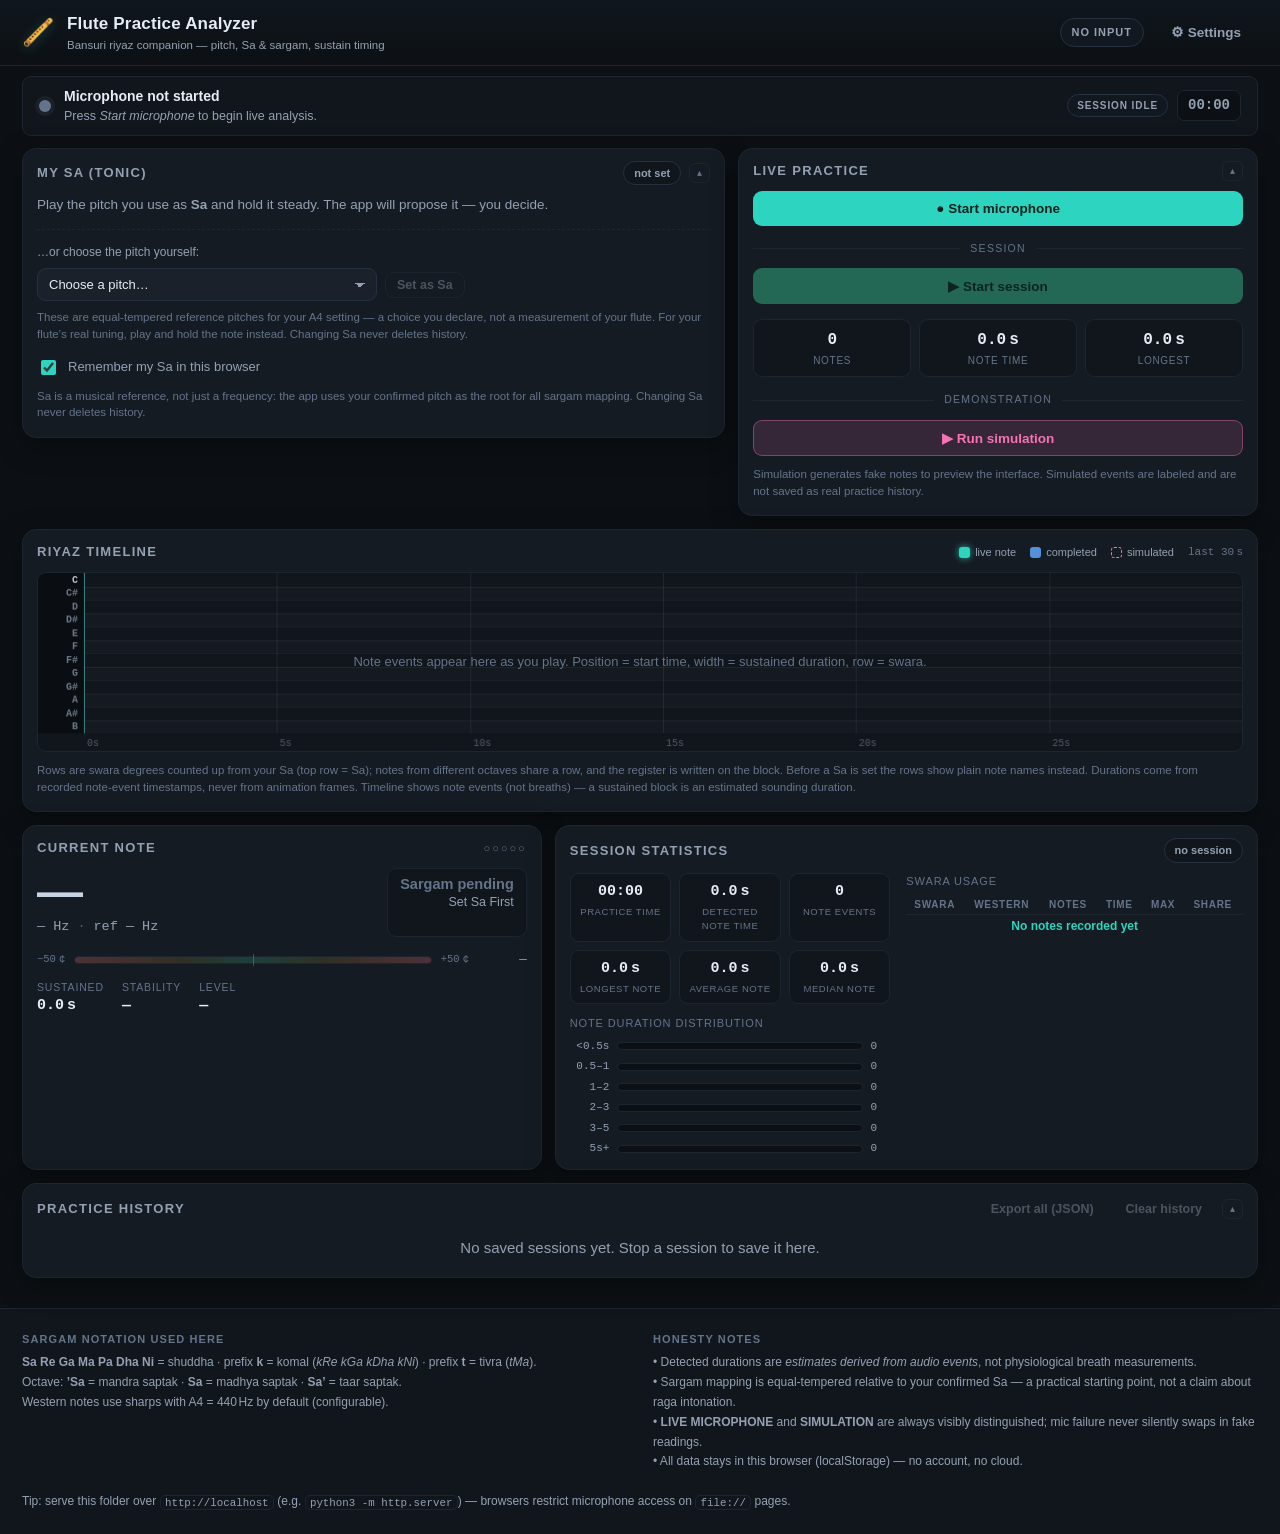
==== index.html @ 5cd75c0b "Flute Practice Analyzer: pitch, Sa, sargam and sustain monitor Static browser app (no build step, no" ====
<!DOCTYPE html>
<html lang="en" data-app="flute-practice-analyzer">
<head>
<meta charset="utf-8" />
<meta name="viewport" content="width=device-width, initial-scale=1" />
<title>Flute Practice Analyzer — Bansuri Riyaz Companion</title>
<meta name="description" content="Real-time microphone-based pitch, Sa discovery, Sargam mapping and sustain-duration analysis for Indian bamboo flute (Bansuri) free practice." />
<meta name="color-scheme" content="dark" />
<link rel="icon" href="data:image/svg+xml,%3Csvg xmlns='http://www.w3.org/2000/svg' viewBox='0 0 100 100'%3E%3Ctext y='.9em' font-size='90'%3E%F0%9F%AB%88%3C/text%3E%3C/svg%3E" />
<link rel="stylesheet" href="css/styles.css?v=22" />
</head>
<body>

<!-- ══════════════════════════ HEADER ══════════════════════════ -->
<header class="app-header">
  <div class="brand">
    <div class="logo" aria-hidden="true">🪈</div>
    <div class="brand-text">
      <h1>Flute Practice Analyzer</h1>
      <p class="tagline">Bansuri riyaz companion &mdash; pitch, Sa &amp; sargam, sustain timing</p>
    </div>
  </div>
  <div class="header-actions">
    <span id="modeBadge" class="badge badge-none" title="Source of the values shown in the app">NO INPUT</span>
    <button id="settingsBtn" class="btn btn-ghost" type="button" title="Detector &amp; display settings">&#9881; Settings</button>
  </div>
</header>

<!-- ══════════════════════ BANNERS / ERRORS ══════════════════════ -->
<div id="banners" class="banners" role="status" aria-live="polite"></div>

<!-- ══════════════════════ STATUS BAR ══════════════════════ -->
<section class="status-bar" aria-live="polite">
  <span id="statusDot" class="status-dot state-idle" aria-hidden="true"></span>
  <div class="status-main">
    <strong id="statusText">Microphone not started</strong>
    <span id="statusDetail">Press <em>Start microphone</em> to begin live analysis.</span>
  </div>
  <div class="status-side">
    <span id="sessionBadge" class="badge badge-none badge-sm">SESSION IDLE</span>
    <span id="clockBadge" class="clock-badge" title="Session elapsed time (paused time excluded)">00:00</span>
  </div>
</section>

<main class="layout">

  <!-- ════════ ROW 1 · one-time setup — My Sa + Live practice ════════ -->
  <div class="dash-row dash-setup">

    <!-- ───────────── Sa discovery card ───────────── -->
    <section class="card sa-card" id="saCard" aria-label="Sa discovery">
      <div class="card-head">
        <h2>My Sa (tonic)</h2>
        <div class="card-head-actions">
          <span id="saStateChip" class="chip chip-idle">not set</span>
          <button class="card-toggle" data-collapse="1" type="button" aria-expanded="true" aria-controls="saCardBody" title="Collapse My Sa">&#9652;</button>
        </div>
      </div>

      <div class="card-body" id="saCardBody">
      <!-- Unconfirmed: candidate + recent list -->
      <div id="saFinding" class="sa-finding">
        <p id="saFindingText" class="muted">Play the pitch you use as <strong>Sa</strong> and hold it steady. The app will propose it — you decide.</p>

        <div id="saCandidateBox" class="sa-candidate" hidden>
          <div class="sa-cand-label">Proposed Sa candidate</div>
          <div class="sa-cand-row">
            <span id="saCandNote" class="sa-cand-note">—</span>
            <span id="saCandFreq" class="sa-cand-freq">— Hz</span>
            <span id="saCandMeta" class="sa-cand-meta"></span>
          </div>
          <div class="sa-cand-actions">
            <button id="confirmSaBtn" class="btn btn-primary" type="button">Set this pitch as my Sa</button>
            <button id="dismissCandBtn" class="btn btn-ghost btn-sm" type="button">Keep listening</button>
          </div>
        </div>

        <div id="saRecentWrap" class="sa-recent-wrap" hidden>
          <div class="sa-recent-label">…or pick a recent stable detection:</div>
          <div id="saRecentList" class="sa-recent-list"></div>
        </div>

        <div id="saManualWrap" class="sa-manual-wrap">
          <label class="sa-manual-label" for="saManualSelect">…or choose the pitch yourself:</label>
          <div class="sa-manual-row">
            <select id="saManualSelect" class="select sa-manual-select"></select>
            <button id="setManualSaBtn" class="btn btn-outline btn-sm" type="button" disabled>Set as Sa</button>
          </div>
          <p class="fineprint">These are equal-tempered reference pitches for your A4 setting — a choice you declare, not a measurement of your flute. For your flute's real tuning, play and hold the note instead. Changing Sa never deletes history.</p>
        </div>
      </div>

      <!-- Confirmed -->
      <div id="saConfirmed" class="sa-confirmed" hidden>
        <div class="sa-conf-main">
          <span id="saConfirmedNote" class="sa-conf-note">—</span>
          <span id="saConfirmedFreq" class="sa-conf-freq">— Hz</span>
        </div>
        <div id="saConfirmedMeta" class="sa-conf-meta muted"></div>
        <div class="sa-conf-actions">
          <button id="changeSaBtn" class="btn btn-ghost btn-sm" type="button">Change Sa</button>
          <button id="clearSaBtn" class="btn btn-ghost btn-sm btn-danger-ghost" type="button">Clear</button>
        </div>
      </div>

      <label class="check-row" title="Restore your Sa automatically next time (stored locally in this browser)">
        <input type="checkbox" id="rememberSaChk" checked />
        <span>Remember my Sa in this browser</span>
      </label>
      <p class="fineprint">Sa is a musical reference, not just a frequency: the app uses your confirmed pitch as the root for all sargam mapping. Changing Sa never deletes history.</p>
      </div>
    </section>

    <!-- ───────────── Live practice card ───────────── -->
    <section class="card session-card" aria-label="Live practice controls">
      <div class="card-head">
        <h2>Live practice</h2>
        <div class="card-head-actions">
          <button class="card-toggle" data-collapse="1" type="button" aria-expanded="true" aria-controls="liveCardBody" title="Collapse Live practice">&#9652;</button>
        </div>
      </div>

      <div class="card-body" id="liveCardBody">
      <div class="btn-row">
        <button id="startMicBtn" class="btn btn-primary btn-block" type="button">&#9679; Start microphone</button>
        <button id="stopMicBtn" class="btn btn-outline btn-block" type="button" hidden>Stop microphone</button>
      </div>
      <p id="micHelp" class="mic-help" hidden></p>

      <div class="divider"><span>session</span></div>

      <div class="btn-row">
        <button id="startSessionBtn" class="btn btn-accent btn-block" type="button" disabled>&#9654; Start session</button>
        <button id="pauseSessionBtn" class="btn btn-outline" type="button" hidden>Pause</button>
        <button id="stopSessionBtn" class="btn btn-danger" type="button" hidden>Stop &amp; save</button>
      </div>

      <div class="quick-stats" aria-label="Session quick statistics">
        <div class="qs"><span id="qsNotes" class="qs-value">0</span><span class="qs-label">notes</span></div>
        <div class="qs"><span id="qsNoteTime" class="qs-value">0.0&#8239;s</span><span class="qs-label">note time</span></div>
        <div class="qs"><span id="qsLongest" class="qs-value">0.0&#8239;s</span><span class="qs-label">longest</span></div>
      </div>

      <div class="divider"><span>demonstration</span></div>

      <div class="btn-row sim-row" title="Simulated readings for interface demonstration — never presented as microphone measurements">
        <button id="simStartBtn" class="btn btn-sim" type="button">&#9654; Run simulation</button>
        <button id="simStopBtn" class="btn btn-outline" type="button" hidden>Stop simulation</button>
      </div>
      <p class="fineprint">Simulation generates fake notes to preview the interface. Simulated events are labeled and are not saved as real practice history.</p>
      </div>
    </section>
  </div>

  <!-- ══════════════════ ROW 2 · RIYAZ TIMELINE (full width) ══════════════════ -->
  <section class="card timeline-card" aria-label="Riyaz timeline">
    <div class="card-head">
      <h2>Riyaz timeline</h2>
      <div class="timeline-controls">
        <span class="legend-item"><span class="legend-swatch sw-live"></span>live note</span>
        <span class="legend-item"><span class="legend-swatch sw-done"></span>completed</span>
        <span class="legend-item"><span class="legend-swatch sw-sim"></span>simulated</span>
        <span class="timeline-window-label" id="timelineWindowLabel">last 30&#8239;s</span>
      </div>
    </div>
    <div class="timeline-wrap">
      <canvas id="timelineCanvas" height="240"></canvas>
      <div id="timelineEmpty" class="timeline-empty">Note events appear here as you play. Position = start time, width = sustained duration, row = swara.</div>
      <div id="timelineTooltip" class="timeline-tooltip" hidden></div>
    </div>
    <p class="fineprint">Rows are swara degrees counted up from your Sa (top row = Sa); notes from different octaves share a row, and the register is written on the block. Before a Sa is set the rows show plain note names instead. Durations come from recorded note-event timestamps, never from animation frames. Timeline shows note events (not breaths) — a sustained block is an estimated sounding duration.</p>
  </section>

  <!-- ══════ ROW 3 · MONITORING — current note + session statistics ══════ -->
  <div class="dash-row dash-monitor">

    <section class="card pitch-card" id="pitchCard" aria-label="Current pitch">
      <div class="card-head">
        <h2>Current note</h2>
        <span id="pitchQuality" class="quality" title="Pitch detection confidence">&#9679;&#9679;&#9679;&#9679;&#9679;</span>
      </div>

      <div class="pitch-hero">
        <div class="pitch-western">
          <div id="noteName" class="note-name">—</div>
          <div class="note-sub">
            <span id="noteFreq" class="note-freq">— Hz</span>
            <span class="dot-sep">·</span>
            <span id="noteRef" class="note-ref">ref — Hz</span>
          </div>
        </div>

        <div class="pitch-sargam">
          <div id="swaraName" class="swara-name">Sargam pending</div>
          <div id="swaraRegister" class="swara-register">set Sa first</div>
          <div id="swaraOffset" class="swara-offset">&nbsp;</div>
        </div>
      </div>

      <!-- cents deviation meter -->
      <div class="cents-row" title="Tuning deviation from the nearest equal-tempered note">
        <span class="cents-label">−50&#8239;¢</span>
        <div class="cents-track">
          <div class="cents-center"></div>
          <div id="centsNeedle" class="cents-needle" hidden></div>
        </div>
        <span class="cents-label">+50&#8239;¢</span>
        <span id="centsValue" class="cents-value">—</span>
      </div>

      <div class="pitch-foot">
        <div class="foot-item">
          <span class="foot-label">Sustained</span>
          <span id="sustainTime" class="foot-value">0.0&#8239;s</span>
        </div>
        <div class="foot-item">
          <span class="foot-label">Stability</span>
          <span id="stabilityValue" class="foot-value">—</span>
        </div>
        <div class="foot-item">
          <span class="foot-label">Level</span>
          <span id="levelValue" class="foot-value">—</span>
        </div>
      </div>
      <p id="pitchHint" class="pitch-hint">Start the microphone and play any note — no flute key selection needed.</p>
    </section>

    <section class="card session-stats-card" aria-label="Session statistics">
      <div class="card-head">
        <h2>Session statistics</h2>
        <span id="statsScope" class="chip chip-idle">no session</span>
      </div>
      <div class="stats-split">
        <div class="stats-col">
          <div class="stats-grid" id="statsGrid">
            <div class="stat"><span class="stat-value" id="stSession">00:00</span><span class="stat-label">Practice time</span></div>
            <div class="stat"><span class="stat-value" id="stNoteTime">0.0&#8239;s</span><span class="stat-label">Detected note time</span></div>
            <div class="stat"><span class="stat-value" id="stCount">0</span><span class="stat-label">Note events</span></div>
            <div class="stat"><span class="stat-value" id="stLongest">0.0&#8239;s</span><span class="stat-label">Longest note</span></div>
            <div class="stat"><span class="stat-value" id="stAvg">0.0&#8239;s</span><span class="stat-label">Average note</span></div>
            <div class="stat"><span class="stat-value" id="stMedian">0.0&#8239;s</span><span class="stat-label">Median note</span></div>
          </div>
          <div class="dist-wrap">
            <div class="mini-label">Note duration distribution</div>
            <div id="distBars" class="dist-bars"></div>
          </div>
        </div>
        <div class="stats-col">
          <div class="mini-label">Swara usage <span class="denom" id="swaraDenom">(share of detected note time)</span></div>
          <div class="swara-table-wrap">
            <table class="swara-table">
              <thead><tr><th>Swara</th><th title="Western note name (pitch class); hover a cell to see the octaves">Western</th><th>Notes</th><th>Time</th><th title="Longest single note of this swara">Max</th><th>Share</th></tr></thead>
              <tbody id="swaraTableBody">
                <tr><td colspan="6" class="muted center">No notes recorded yet</td></tr>
              </tbody>
            </table>
          </div>
        </div>
      </div>
    </section>
  </div>

  <!-- ══════════════════ ROW 4 · PRACTICE HISTORY (full width) ══════════════════ -->
  <section class="card history-card" aria-label="Practice history">
    <div class="card-head">
      <h2>Practice history</h2>
      <div class="card-head-actions">
        <button id="exportAllBtn" class="btn btn-ghost btn-sm" type="button" disabled>Export all (JSON)</button>
        <button id="clearHistoryBtn" class="btn btn-ghost btn-sm btn-danger-ghost" type="button" disabled>Clear history</button>
        <button class="card-toggle" data-collapse="1" type="button" aria-expanded="true" aria-controls="historyCardBody" title="Collapse Practice history">&#9652;</button>
      </div>
    </div>
    <div class="card-body" id="historyCardBody">
    <div id="historyList" class="history-list">
      <p class="muted center">No saved sessions yet.</p>
    </div>
    <p id="storageNote" class="fineprint" hidden></p>
    </div>
  </section>
</main>

<!-- ══════════════════ SETTINGS MODAL ══════════════════ -->
<div id="settingsModal" class="modal" hidden>
  <div class="modal-backdrop" data-close="1"></div>
  <div class="modal-panel" role="dialog" aria-modal="true" aria-labelledby="settingsTitle">
    <div class="modal-head">
      <h3 id="settingsTitle">Detector &amp; display settings</h3>
      <button class="btn btn-ghost btn-sm" data-close="1" type="button">✕</button>
    </div>
    <div class="modal-body">
      <div class="field-grid">
        <label class="field">
          <span>Lowest pitch (Hz)</span>
          <input type="number" id="setMinFreq" min="60" max="400" step="1" />
          <small>Lower = bass registers. Range must not be universal-fixed; tune to your flute.</small>
        </label>
        <label class="field">
          <span>Highest pitch (Hz)</span>
          <input type="number" id="setMaxFreq" min="400" max="2500" step="1" />
          <small>Higher = taar saptak / high overblown notes.</small>
        </label>
        <label class="field">
          <span>Input sensitivity — noise gate</span>
          <input type="range" id="setSensitivity" min="1" max="100" step="1" />
          <small>Lower values accept quieter playing; higher values reject more background noise. <em id="setSensitivityVal"></em></small>
        </label>
        <label class="field">
          <span>Minimum pitch confidence</span>
          <input type="range" id="setConfidence" min="50" max="99" step="1" />
          <small>Rejects uncertain periodicity estimates. <em id="setConfidenceVal"></em></small>
        </label>
        <label class="field">
          <span>Note onset time (ms)</span>
          <input type="number" id="setOnset" min="40" max="600" step="10" />
          <small>A pitch must hold this long before a note event starts.</small>
        </label>
        <label class="field">
          <span>Release grace period (ms)</span>
          <input type="number" id="setGrace" min="50" max="1500" step="50" />
          <small>Short dropouts and brief wrong-pitch flickers don't split a sustained note. Within this window the note stays connected.</small>
        </label>
        <label class="field">
          <span>Reference tuning A4 (Hz)</span>
          <input type="number" id="setA4" min="415" max="466" step="0.1" />
          <small>Western note names use this reference (default 440).</small>
        </label>
        <label class="field">
          <span>Timeline window (seconds)</span>
          <input type="number" id="setWindow" min="10" max="120" step="5" />
          <small>Scrolling display window only — stored history is not limited by it.</small>
        </label>
      </div>
      <p class="fineprint">Thresholds are testing parameters, not universal constants. Changes apply to live detection immediately and are stored in this browser.</p>
    </div>
    <div class="modal-foot">
      <button id="settingsResetBtn" class="btn btn-ghost" type="button">Restore defaults</button>
      <div class="spacer"></div>
      <button class="btn btn-outline" data-close="1" type="button">Cancel</button>
      <button id="settingsSaveBtn" class="btn btn-primary" type="button">Save</button>
    </div>
  </div>
</div>

<!-- ══════════════════ SESSION DETAIL MODAL ══════════════════ -->
<div id="sessionModal" class="modal" hidden>
  <div class="modal-backdrop" data-close="1"></div>
  <div class="modal-panel modal-wide" role="dialog" aria-modal="true" aria-labelledby="sessionTitle">
    <div class="modal-head">
      <h3 id="sessionTitle">Session detail</h3>
      <button class="btn btn-ghost btn-sm" data-close="1" type="button">✕</button>
    </div>
    <div class="modal-body" id="sessionDetail"></div>
    <div class="modal-foot">
      <button id="sessionExportJsonBtn" class="btn btn-ghost" type="button">Export JSON</button>
      <button id="sessionExportCsvBtn" class="btn btn-ghost" type="button">Export CSV</button>
      <div class="spacer"></div>
      <button id="sessionDeleteBtn" class="btn btn-danger-ghost" type="button">Delete session</button>
      <button class="btn btn-outline" data-close="1" type="button">Close</button>
    </div>
  </div>
</div>

<footer class="app-footer">
  <div class="footer-grid">
    <div>
      <h4>Sargam notation used here</h4>
      <p>
        <strong>Sa Re Ga Ma Pa Dha Ni</strong> = shuddha · prefix <strong>k</strong> = komal (<em>kRe kGa kDha kNi</em>) · prefix <strong>t</strong> = tivra (<em>tMa</em>).<br />
        Octave: <strong>&#8217;Sa</strong> = mandra saptak · <strong>Sa</strong> = madhya saptak · <strong>Sa&#8217;</strong> = taar saptak.<br />
        Western notes use sharps with A4 = 440&#8239;Hz by default (configurable).
      </p>
    </div>
    <div>
      <h4>Honesty notes</h4>
      <p>
        &bull; Detected durations are <em>estimates derived from audio events</em>, not physiological breath measurements.<br />
        &bull; Sargam mapping is equal-tempered relative to your confirmed Sa — a practical starting point, not a claim about raga intonation.<br />
        &bull; <strong>LIVE MICROPHONE</strong> and <strong>SIMULATION</strong> are always visibly distinguished; mic failure never silently swaps in fake readings.<br />
        &bull; All data stays in this browser (localStorage) — no account, no cloud.
      </p>
    </div>
  </div>
  <p class="footer-tip">Tip: serve this folder over <code>http://localhost</code> (e.g. <code>python3 -m http.server</code>) — browsers restrict microphone access on <code>file://</code> pages.</p>
</footer>

<!-- ══════════════════ SCRIPTS (order = module dependency) ══════════════════ -->
<script src="js/config.js?v=22"></script>
<script src="js/notes.js?v=22"></script>
<script src="js/sargam.js?v=22"></script>
<script src="js/pitch.js?v=22"></script>
<script src="js/audio.js?v=22"></script>
<script src="js/sa.js?v=22"></script>
<script src="js/tracker.js?v=22"></script>
<script src="js/stats.js?v=22"></script>
<script src="js/history.js?v=22"></script>
<script src="js/timeline.js?v=22"></script>
<script src="js/simulation.js?v=22"></script>
<script src="js/ui.js?v=22"></script>
<script src="js/app.js?v=22"></script>
</body>
</html>
---- css/styles.css ----
/* ═══════════════════════════════════════════════════════════════════
   Flute Practice Analyzer — styles
   Dark, responsive, information-dense but calm.
   ═══════════════════════════════════════════════════════════════════ */

:root {
  --bg: #0c1014;
  --bg-soft: #11161c;
  --card: #151b23;
  --card-2: #1a212b;
  --border: #253040;
  --border-soft: #1d2530;
  --text: #e6edf5;
  --text-dim: #93a1b3;
  --text-faint: #64748b;

  --teal: #2dd4bf;
  --teal-dim: rgba(45, 212, 191, 0.14);
  --amber: #fbbf24;
  --amber-dim: rgba(251, 191, 36, 0.13);
  --green: #34d399;
  --red: #f87171;
  --red-dim: rgba(248, 113, 113, 0.12);
  --blue: #60a5fa;
  --purple: #c084fc;
  --sim: #f472b6;

  --radius: 14px;
  --radius-sm: 9px;
  --shadow: 0 8px 28px rgba(0, 0, 0, 0.35);
  --font: -apple-system, BlinkMacSystemFont, "Segoe UI", Roboto, "Helvetica Neue", Arial, sans-serif;
  --mono: ui-monospace, SFMono-Regular, "SF Mono", Menlo, Consolas, monospace;
}

* { box-sizing: border-box; }

/* The `hidden` attribute must always win. Author rules such as
   `.modal { display: flex }` otherwise override the browser default
   `[hidden] { display: none }` (equal specificity, later sheet wins),
   which leaves dialogs permanently visible and un-closeable. */
[hidden] { display: none !important; }

html, body {
  margin: 0;
  padding: 0;
  background: var(--bg);
  color: var(--text);
  font-family: var(--font);
  font-size: 15px;
  line-height: 1.5;
  -webkit-font-smoothing: antialiased;
}

h1, h2, h3, h4 { margin: 0; font-weight: 650; letter-spacing: 0.01em; }
p { margin: 0.35em 0; }
button { font-family: inherit; }
.muted { color: var(--text-dim); }
.center { text-align: center; }
.spacer { flex: 1; }
code {
  background: var(--bg-soft);
  border: 1px solid var(--border-soft);
  border-radius: 5px;
  padding: 0.05em 0.4em;
  font-size: 0.9em;
}

/* ───────────────────────── header ───────────────────────── */
.app-header {
  display: flex;
  align-items: center;
  justify-content: space-between;
  gap: 16px;
  padding: 11px 22px;
  border-bottom: 1px solid var(--border-soft);
  background: linear-gradient(180deg, #10161d, #0c1014);
  position: sticky;
  top: 0;
  z-index: 30;
  backdrop-filter: blur(8px);
}
.brand { display: flex; align-items: center; gap: 13px; min-width: 0; }
.logo { font-size: 26px; line-height: 1; filter: drop-shadow(0 2px 6px rgba(45, 212, 191, 0.25)); }
.brand-text h1 { font-size: 17px; }
.tagline { font-size: 11.5px; color: var(--text-dim); margin: 0; }
.header-actions { display: flex; align-items: center; gap: 10px; }

/* ───────────────────────── badges & chips ───────────────────────── */
.badge {
  font-size: 11px;
  font-weight: 700;
  letter-spacing: 0.09em;
  padding: 5px 11px;
  border-radius: 999px;
  border: 1px solid var(--border);
  color: var(--text-dim);
  white-space: nowrap;
}
.badge-sm { font-size: 10px; padding: 3px 9px; }
.badge-live { background: var(--teal-dim); color: var(--teal); border-color: rgba(45, 212, 191, 0.45); }
.badge-sim { background: rgba(244, 114, 182, 0.13); color: var(--sim); border-color: rgba(244, 114, 182, 0.45); }
.badge-rec { background: var(--red-dim); color: var(--red); border-color: rgba(248, 113, 113, 0.5); }
.badge-pause { background: var(--amber-dim); color: var(--amber); border-color: rgba(251, 191, 36, 0.45); }
.badge-none { background: #12181f; }

.chip {
  font-size: 11px;
  font-weight: 600;
  padding: 3px 10px;
  border-radius: 999px;
  background: var(--bg-soft);
  border: 1px solid var(--border);
  color: var(--text-dim);
  white-space: nowrap;
}
.chip-ok { background: var(--teal-dim); color: var(--teal); border-color: rgba(45, 212, 191, 0.4); }
.chip-warn { background: var(--amber-dim); color: var(--amber); border-color: rgba(251, 191, 36, 0.4); }

/* ───────────────────────── banners ───────────────────────── */
.banners { display: flex; flex-direction: column; gap: 8px; padding: 10px 22px 0; }
.banners:empty { padding: 0; }
.banner {
  display: flex;
  align-items: flex-start;
  gap: 10px;
  padding: 10px 14px;
  border-radius: var(--radius-sm);
  border: 1px solid var(--border);
  background: var(--card);
  font-size: 13.5px;
  animation: slide-in 0.18s ease-out;
}
.banner-error { border-color: rgba(248, 113, 113, 0.5); background: #1c1416; color: #fecaca; }
.banner-warn { border-color: rgba(251, 191, 36, 0.45); background: #1c1810; color: #fde68a; }
.banner-success { border-color: rgba(52, 211, 153, 0.45); background: #101c17; color: #a7f3d0; }
.banner-info { color: var(--text-dim); }
.banner .banner-close { margin-left: auto; background: none; border: none; color: inherit; cursor: pointer; opacity: 0.6; font-size: 14px; padding: 0 2px; }
.banner .banner-close:hover { opacity: 1; }
@keyframes slide-in { from { transform: translateY(-4px); opacity: 0; } to { transform: none; opacity: 1; } }

/* ───────────────────────── status bar ───────────────────────── */
.status-bar {
  display: flex;
  align-items: center;
  gap: 13px;
  margin: 10px 22px 0;
  padding: 9px 16px;
  border: 1px solid var(--border-soft);
  border-radius: var(--radius-sm);
  background: var(--bg-soft);
}
.status-dot {
  width: 12px;
  height: 12px;
  border-radius: 50%;
  flex: 0 0 auto;
  background: var(--text-faint);
  box-shadow: 0 0 0 4px rgba(100, 116, 139, 0.12);
}
.status-dot.state-active { background: var(--green); box-shadow: 0 0 0 4px rgba(52, 211, 153, 0.15); animation: pulse 1.6s ease-in-out infinite; }
.status-dot.state-detecting { background: var(--teal); box-shadow: 0 0 0 4px rgba(45, 212, 191, 0.18); animation: pulse 1s ease-in-out infinite; }
.status-dot.state-warn { background: var(--amber); box-shadow: 0 0 0 4px rgba(251, 191, 36, 0.15); }
.status-dot.state-error { background: var(--red); box-shadow: 0 0 0 4px rgba(248, 113, 113, 0.16); }
.status-dot.state-sim { background: var(--sim); box-shadow: 0 0 0 4px rgba(244, 114, 182, 0.16); animation: pulse 1.4s ease-in-out infinite; }
@keyframes pulse { 0%, 100% { transform: scale(1); } 50% { transform: scale(1.25); } }

.status-main { display: flex; flex-direction: column; min-width: 0; }
.status-main strong { font-size: 14px; }
.status-main span { font-size: 12.5px; color: var(--text-dim); }
.status-side { margin-left: auto; display: flex; align-items: center; gap: 9px; }
.clock-badge {
  font-family: var(--mono);
  font-size: 14px;
  font-weight: 600;
  color: var(--text-dim);
  background: var(--bg);
  border: 1px solid var(--border-soft);
  border-radius: 7px;
  padding: 4px 10px;
  min-width: 62px;
  text-align: center;
}

/* ───────────────────────── layout ───────────────────────── */
/*
 * One single column of "rows". Each row is a mini-grid, so the panels can be
 * arranged for riyaz monitoring: the one-time setup panels (My Sa, Live
 * practice) fold away at the top, the timeline gets the full width, and the
 * current note + session statistics share the bottom row on one screen.
 */
.layout {
  display: grid;
  grid-template-columns: minmax(0, 1fr);
  gap: 13px;
  padding: 12px 22px 22px;
  max-width: 1500px;
  margin: 0 auto;
}
.dash-row { display: grid; gap: 13px; align-items: start; min-width: 0; }
.dash-setup { grid-template-columns: minmax(0, 1.15fr) minmax(0, 0.85fr); }
.dash-monitor { grid-template-columns: minmax(0, 0.85fr) minmax(0, 1.15fr); align-items: stretch; }

@media (max-width: 1020px) {
  .dash-row { grid-template-columns: minmax(0, 1fr); }
  .app-header { flex-wrap: wrap; }
}
@media (max-width: 760px) {
  .stats-split { grid-template-columns: minmax(0, 1fr); }
}

/* ───────────────────────── cards ───────────────────────── */
.card {
  background: var(--card);
  border: 1px solid var(--border-soft);
  border-radius: var(--radius);
  padding: 12px 14px;
  box-shadow: var(--shadow);
  min-width: 0;
}
.card-head {
  display: flex;
  align-items: center;
  justify-content: space-between;
  gap: 10px;
  margin-bottom: 10px;
}
.card-head h2 { font-size: 13px; text-transform: uppercase; letter-spacing: 0.1em; color: var(--text-dim); }
.card-head-actions { display: flex; align-items: center; gap: 8px; flex-wrap: wrap; }

/* Foldable panels: only the header stays, so the timeline and the live
   figures keep the screen. Purely a display convenience — nothing is lost. */
.card-toggle {
  background: none;
  border: 1px solid var(--border-soft);
  border-radius: 6px;
  color: var(--text-faint);
  font-size: 10px;
  line-height: 1;
  padding: 4px 7px;
  cursor: pointer;
}
.card-toggle:hover { color: var(--teal); border-color: var(--teal); }
.card.is-collapsed .card-body { display: none; }
.card.is-collapsed .card-head { margin-bottom: 0; }

/* ───────────────────────── pitch card ───────────────────────── */
.pitch-hero {
  display: flex;
  align-items: stretch;
  justify-content: space-between;
  gap: 12px;
  flex-wrap: nowrap;
}
/* Very narrow screens (phones) stack instead of squeezing the note name. */
@media (max-width: 430px) { .pitch-hero { flex-wrap: wrap; } }
.note-name {
  font-size: 46px;
  font-weight: 750;
  line-height: 1.02;
  letter-spacing: -0.02em;
  font-variant-numeric: tabular-nums;
  background: linear-gradient(180deg, #f2f8ff, #a5b8cc);
  -webkit-background-clip: text;
  background-clip: text;
  color: transparent;
  min-width: 3ch;
}
.note-sub { display: flex; align-items: center; gap: 8px; font-family: var(--mono); font-size: 13.5px; color: var(--text-dim); margin-top: 2px; }
.dot-sep { opacity: 0.5; }

.pitch-sargam {
  display: flex;
  flex-direction: column;
  align-items: flex-end;
  justify-content: center;
  text-align: right;
  padding: 7px 12px;
  border-radius: var(--radius-sm);
  background: var(--bg-soft);
  border: 1px solid var(--border-soft);
  min-width: 128px;
}
.swara-name { font-size: 26px; font-weight: 700; color: var(--teal); line-height: 1.15; }
.swara-name.pending { font-size: 14.5px; color: var(--text-faint); font-weight: 600; }
.swara-register { font-size: 12.5px; color: var(--text-dim); text-transform: capitalize; }
.swara-offset { font-size: 11.5px; color: var(--text-faint); font-family: var(--mono); }

.quality { font-size: 11px; letter-spacing: 2px; color: var(--text-faint); user-select: none; }
.quality.q-1 { color: var(--red); } .quality.q-2 { color: var(--amber); }
.quality.q-3 { color: var(--blue); } .quality.q-4, .quality.q-5 { color: var(--green); }

/* cents meter */
.cents-row { display: flex; align-items: center; gap: 9px; margin-top: 14px; }
.cents-label { font-size: 10.5px; color: var(--text-faint); font-family: var(--mono); }
.cents-track {
  position: relative;
  flex: 1;
  height: 8px;
  border-radius: 999px;
  background: linear-gradient(90deg, rgba(248,113,113,0.25), rgba(251,191,36,0.12) 30%, rgba(52,211,153,0.2) 50%, rgba(251,191,36,0.12) 70%, rgba(248,113,113,0.25));
  border: 1px solid var(--border-soft);
  overflow: visible;
}
.cents-center { position: absolute; left: 50%; top: -3px; bottom: -3px; width: 1px; background: var(--text-faint); opacity: 0.6; }
.cents-needle {
  position: absolute;
  top: 50%;
  width: 3px;
  height: 16px;
  border-radius: 2px;
  background: var(--teal);
  transform: translate(-50%, -50%);
  box-shadow: 0 0 8px rgba(45, 212, 191, 0.7);
  transition: left 0.08s linear;
}
.cents-value { font-family: var(--mono); font-size: 12.5px; color: var(--text-dim); min-width: 6.5ch; text-align: right; }

.pitch-foot { display: flex; gap: 18px; margin-top: 10px; flex-wrap: wrap; }
.foot-item { display: flex; flex-direction: column; }
.foot-label { font-size: 10.5px; text-transform: uppercase; letter-spacing: 0.08em; color: var(--text-faint); }
.foot-value { font-family: var(--mono); font-size: 15px; font-weight: 600; color: var(--text); }
.pitch-hint { font-size: 11px; color: var(--text-faint); margin: 9px 0 0; border-top: 1px dashed var(--border-soft); padding-top: 7px; }

/* ───────────────────────── Sa card ───────────────────────── */
.sa-finding .muted { font-size: 13.5px; }
.sa-candidate {
  margin-top: 12px;
  padding: 13px 15px;
  border-radius: var(--radius-sm);
  background: var(--teal-dim);
  border: 1px solid rgba(45, 212, 191, 0.4);
}
.sa-cand-label { font-size: 10.5px; text-transform: uppercase; letter-spacing: 0.1em; color: var(--teal); font-weight: 700; }
.sa-cand-row { display: flex; align-items: baseline; gap: 12px; margin: 5px 0 10px; flex-wrap: wrap; }
.sa-cand-note { font-size: 30px; font-weight: 750; color: var(--text); }
.sa-cand-freq { font-family: var(--mono); font-size: 14px; color: var(--text-dim); }
.sa-cand-meta { font-size: 12px; color: var(--text-dim); }
.sa-cand-actions { display: flex; gap: 9px; align-items: center; flex-wrap: wrap; }

.sa-recent-wrap { margin-top: 13px; }
.sa-recent-label { font-size: 12px; color: var(--text-dim); margin-bottom: 7px; }
.sa-recent-list { display: flex; gap: 8px; flex-wrap: wrap; }
.recent-pill {
  background: var(--card-2);
  border: 1px solid var(--border);
  color: var(--text);
  border-radius: 999px;
  padding: 5px 12px;
  font-size: 13px;
  cursor: pointer;
  transition: border-color 0.15s, background 0.15s;
}
.recent-pill:hover { border-color: var(--teal); background: var(--teal-dim); }
.recent-pill small { color: var(--text-dim); font-family: var(--mono); margin-left: 6px; }
.recent-pill.selected { border-color: var(--teal); background: var(--teal-dim); box-shadow: 0 0 0 1px var(--teal); }

.sa-manual-wrap {
  margin-top: 14px;
  padding-top: 13px;
  border-top: 1px dashed var(--border-soft);
}
.sa-manual-label { display: block; font-size: 12px; color: var(--text-dim); margin-bottom: 7px; }
.sa-manual-row { display: flex; gap: 8px; align-items: center; flex-wrap: wrap; }
.sa-manual-select { flex: 1 1 200px; max-width: 340px; min-width: 160px; }
.sa-manual-wrap .fineprint { margin-top: 8px; }

/* Shared select styling (settings/pickers). Native control, themed to match. */
.select {
  appearance: none;
  -webkit-appearance: none;
  background: var(--card-2);
  color: var(--text);
  border: 1px solid var(--border);
  border-radius: var(--radius-sm);
  padding: 8px 30px 8px 11px;
  font-size: 13px;
  font-family: inherit;
  cursor: pointer;
  background-image: linear-gradient(45deg, transparent 50%, var(--text-dim) 50%),
                    linear-gradient(135deg, var(--text-dim) 50%, transparent 50%);
  background-position: calc(100% - 16px) 52%, calc(100% - 11px) 52%;
  background-size: 5px 5px, 5px 5px;
  background-repeat: no-repeat;
}
.select:hover { border-color: var(--teal); }
.select:focus { outline: none; border-color: var(--teal); box-shadow: 0 0 0 2px var(--teal-dim); }
.select:disabled { opacity: 0.5; cursor: not-allowed; }

.sa-confirmed {
  padding: 13px 15px;
  border-radius: var(--radius-sm);
  background: var(--teal-dim);
  border: 1px solid rgba(45, 212, 191, 0.4);
}
.sa-conf-main { display: flex; align-items: baseline; gap: 12px; }
.sa-conf-note { font-size: 32px; font-weight: 750; }
.sa-conf-freq { font-family: var(--mono); font-size: 14px; color: var(--text-dim); }
.sa-conf-meta { font-size: 12px; margin-top: 3px; }
.sa-conf-actions { display: flex; gap: 8px; margin-top: 10px; }

.check-row { display: flex; align-items: center; gap: 9px; margin-top: 14px; font-size: 13px; color: var(--text-dim); cursor: pointer; }
.check-row input { accent-color: var(--teal); width: 15px; height: 15px; }
.fineprint { font-size: 11.5px; color: var(--text-faint); line-height: 1.45; margin-top: 10px; }

/* ───────────────────────── session card ───────────────────────── */
.btn-row { display: flex; gap: 9px; flex-wrap: wrap; }
.btn-row.btn-block { display: flex; }
.btn-block { flex: 1; }
.mic-help {
  font-size: 12.5px;
  color: #fde68a;
  background: var(--amber-dim);
  border: 1px solid rgba(251, 191, 36, 0.35);
  border-radius: var(--radius-sm);
  padding: 9px 12px;
  margin-top: 10px;
}
.divider {
  display: flex;
  align-items: center;
  gap: 10px;
  margin: 15px 0 12px;
  color: var(--text-faint);
  font-size: 10.5px;
  text-transform: uppercase;
  letter-spacing: 0.12em;
}
.divider::before, .divider::after { content: ""; flex: 1; height: 1px; background: var(--border-soft); }

.quick-stats { display: flex; justify-content: space-between; gap: 8px; margin-top: 15px; }
.qs { display: flex; flex-direction: column; align-items: center; flex: 1; padding: 8px 4px; background: var(--bg-soft); border-radius: var(--radius-sm); border: 1px solid var(--border-soft); }
.qs-value { font-family: var(--mono); font-size: 16px; font-weight: 650; }
.qs-label { font-size: 10px; text-transform: uppercase; letter-spacing: 0.07em; color: var(--text-faint); margin-top: 1px; }

.sim-row .btn-sim { flex: 1; }

/* ───────────────────────── buttons ───────────────────────── */
.btn {
  border: 1px solid transparent;
  border-radius: var(--radius-sm);
  padding: 9px 16px;
  font-size: 13.5px;
  font-weight: 600;
  cursor: pointer;
  color: var(--text);
  background: var(--card-2);
  transition: filter 0.12s, background 0.12s, border-color 0.12s, transform 0.05s;
  white-space: nowrap;
}
.btn:hover:not(:disabled) { filter: brightness(1.16); }
.btn:active:not(:disabled) { transform: translateY(1px); }
.btn:disabled { opacity: 0.42; cursor: not-allowed; }
.btn-sm { padding: 5px 11px; font-size: 12.5px; }
.btn-primary { background: var(--teal); color: #04211d; }
.btn-accent { background: var(--green); color: #052e22; }
.btn-danger { background: rgba(248, 113, 113, 0.16); color: var(--red); border-color: rgba(248, 113, 113, 0.45); }
.btn-danger-ghost { color: var(--red); }
.btn-outline { background: transparent; border-color: var(--border); color: var(--text-dim); }
.btn-outline:hover:not(:disabled) { border-color: var(--text-dim); color: var(--text); }
.btn-ghost { background: transparent; color: var(--text-dim); }
.btn-sim { background: rgba(244, 114, 182, 0.14); color: var(--sim); border-color: rgba(244, 114, 182, 0.4); }

/* ───────────────────────── stats ───────────────────────── */
/* Figures on the left, swara table on the right — the whole statistics card
   then fits beside the current-note card on one practice screen. */
.stats-split { display: grid; grid-template-columns: minmax(0, 1fr) minmax(0, 1.05fr); gap: 16px; align-items: start; }
.stats-col { min-width: 0; }
.stats-col > .mini-label:first-child { margin-top: 0; }

.stats-grid { display: grid; grid-template-columns: repeat(3, minmax(0, 1fr)); gap: 8px; }
.stat { background: var(--bg-soft); border: 1px solid var(--border-soft); border-radius: var(--radius-sm); padding: 7px 6px; text-align: center; }
.stat-value { display: block; font-family: var(--mono); font-size: 15px; font-weight: 650; }
.stat-label { display: block; font-size: 9.5px; text-transform: uppercase; letter-spacing: 0.06em; color: var(--text-faint); margin-top: 2px; }

.mini-label { font-size: 11px; text-transform: uppercase; letter-spacing: 0.08em; color: var(--text-faint); margin: 11px 0 6px; }
.mini-label .denom { text-transform: none; letter-spacing: 0; font-size: 10.5px; opacity: 0.85; }
.dist-bars { display: flex; flex-direction: column; gap: 4px; }
.dist-row { display: flex; align-items: center; gap: 8px; font-size: 11px; color: var(--text-dim); }
.dist-label { width: 6ch; font-family: var(--mono); text-align: right; }
.dist-track { flex: 1; height: 8px; background: var(--bg); border-radius: 4px; overflow: hidden; border: 1px solid var(--border-soft); }
.dist-fill { height: 100%; background: linear-gradient(90deg, var(--teal), var(--blue)); border-radius: 4px; min-width: 2px; transition: width 0.25s ease; }
.dist-count { width: 3ch; font-family: var(--mono); }

.swara-table-wrap { overflow-x: auto; }
.swara-table { width: 100%; border-collapse: collapse; font-size: 12px; }
.swara-table th { text-align: left; font-size: 10px; text-transform: uppercase; letter-spacing: 0.07em; color: var(--text-faint); font-weight: 600; padding: 2px 8px; border-bottom: 1px solid var(--border-soft); }
.swara-table td { padding: 2px 8px; border-bottom: 1px solid rgba(37, 48, 64, 0.5); font-family: var(--mono); }
.swara-table td:first-child { font-family: var(--font); color: var(--teal); font-weight: 600; }
.swara-table td.swara-west { color: var(--text); }
.swara-table tbody tr:hover td { background: rgba(45, 212, 191, 0.05); }
.swara-table tr:last-child td { border-bottom: none; }

/* ───────────────────────── timeline ───────────────────────── */
.timeline-controls { display: flex; align-items: center; gap: 14px; flex-wrap: wrap; font-size: 11px; color: var(--text-dim); }
.legend-item { display: inline-flex; align-items: center; gap: 5px; }
.legend-swatch { width: 11px; height: 11px; border-radius: 3px; display: inline-block; }
.sw-live { background: var(--teal); box-shadow: 0 0 7px rgba(45, 212, 191, 0.8); }
.sw-done { background: var(--blue); opacity: 0.85; }
.sw-sim { background: transparent; border: 1.5px dashed var(--sim); }
.timeline-window-label { font-family: var(--mono); color: var(--text-faint); }

.timeline-wrap { position: relative; }
#timelineCanvas {
  display: block;
  width: 100%;
  /* Short viewports (laptops) shrink the plot so the monitoring row below
     stays on screen; tall windows keep the full 240 px. */
  height: clamp(150px, 20vh, 240px);
  background: var(--bg-soft);
  border: 1px solid var(--border-soft);
  border-radius: var(--radius-sm);
}
.timeline-empty {
  position: absolute;
  inset: 0;
  display: flex;
  align-items: center;
  justify-content: center;
  font-size: 13px;
  color: var(--text-faint);
  pointer-events: none;
  text-align: center;
  padding: 0 20px;
}
.timeline-tooltip {
  position: absolute;
  pointer-events: none;
  background: #0a0e13;
  border: 1px solid var(--border);
  border-radius: var(--radius-sm);
  padding: 8px 11px;
  font-size: 12px;
  line-height: 1.5;
  z-index: 20;
  box-shadow: var(--shadow);
  max-width: 260px;
}
.timeline-tooltip strong { color: var(--teal); }
.timeline-tooltip .tt-sim { color: var(--sim); font-weight: 700; font-size: 10.5px; letter-spacing: 0.06em; }

/* ───────────────────────── history ───────────────────────── */
.history-list { display: flex; flex-direction: column; gap: 9px; }
.history-item {
  display: flex;
  align-items: center;
  gap: 14px;
  padding: 11px 14px;
  background: var(--bg-soft);
  border: 1px solid var(--border-soft);
  border-radius: var(--radius-sm);
  cursor: pointer;
  transition: border-color 0.15s, background 0.15s;
  flex-wrap: wrap;
}
.history-item:hover { border-color: var(--teal); background: var(--card-2); }
.hi-date { font-weight: 600; font-size: 13.5px; min-width: 175px; }
.hi-meta { display: flex; gap: 16px; flex-wrap: wrap; font-size: 12px; color: var(--text-dim); font-family: var(--mono); }
.hi-badges { margin-left: auto; display: flex; gap: 7px; }

/* ───────────────────────── modals ───────────────────────── */
.modal { position: fixed; inset: 0; z-index: 100; display: flex; align-items: center; justify-content: center; padding: 20px; }
.modal-backdrop { position: absolute; inset: 0; background: rgba(4, 7, 10, 0.72); backdrop-filter: blur(3px); }
.modal-panel {
  position: relative;
  background: var(--card);
  border: 1px solid var(--border);
  border-radius: var(--radius);
  width: min(640px, 100%);
  max-height: min(86vh, 900px);
  display: flex;
  flex-direction: column;
  box-shadow: 0 24px 70px rgba(0, 0, 0, 0.6);
  animation: modal-in 0.16s ease-out;
}
.modal-wide { width: min(860px, 100%); }
@keyframes modal-in { from { transform: translateY(8px) scale(0.99); opacity: 0; } to { transform: none; opacity: 1; } }
.modal-head { display: flex; align-items: center; justify-content: space-between; padding: 15px 20px; border-bottom: 1px solid var(--border-soft); }
.modal-head h3 { font-size: 15px; }
.modal-body { padding: 18px 20px; overflow-y: auto; }
.modal-foot { display: flex; gap: 9px; align-items: center; padding: 13px 20px; border-top: 1px solid var(--border-soft); }

.field-grid { display: grid; grid-template-columns: 1fr 1fr; gap: 15px; }
@media (max-width: 640px) { .field-grid { grid-template-columns: 1fr; } }
.field { display: flex; flex-direction: column; gap: 5px; font-size: 13px; font-weight: 600; }
.field small { font-weight: 400; font-size: 11px; color: var(--text-faint); line-height: 1.4; }
.field input[type="number"] {
  background: var(--bg-soft);
  border: 1px solid var(--border);
  border-radius: 7px;
  color: var(--text);
  padding: 8px 11px;
  font-size: 14px;
  font-family: var(--mono);
}
.field input[type="range"] { accent-color: var(--teal); }

/* session detail (inside modal) */
.detail-head { display: flex; gap: 20px; flex-wrap: wrap; margin-bottom: 14px; }
.detail-grid { display: grid; grid-template-columns: repeat(4, 1fr); gap: 9px; margin-bottom: 16px; }
@media (max-width: 640px) { .detail-grid { grid-template-columns: repeat(2, 1fr); } }
.detail-events { max-height: 320px; overflow-y: auto; border: 1px solid var(--border-soft); border-radius: var(--radius-sm); }
.detail-events table { width: 100%; border-collapse: collapse; font-size: 12px; }
.detail-events th { position: sticky; top: 0; background: var(--card-2); text-align: left; font-size: 10px; text-transform: uppercase; letter-spacing: 0.06em; color: var(--text-faint); padding: 7px 9px; border-bottom: 1px solid var(--border); }
.detail-events td { padding: 5px 9px; border-bottom: 1px solid rgba(37, 48, 64, 0.5); font-family: var(--mono); white-space: nowrap; }
.detail-events td:first-child { font-family: var(--font); color: var(--teal); }

/* ───────────────────────── footer ───────────────────────── */
.app-footer { border-top: 1px solid var(--border-soft); padding: 22px; background: var(--bg-soft); margin-top: 8px; }
.footer-grid { display: grid; grid-template-columns: 1fr 1fr; gap: 26px; max-width: 1500px; margin: 0 auto; }
@media (max-width: 800px) { .footer-grid { grid-template-columns: 1fr; } }
.app-footer h4 { font-size: 11px; text-transform: uppercase; letter-spacing: 0.1em; color: var(--text-faint); margin-bottom: 6px; }
.app-footer p { font-size: 12px; color: var(--text-dim); line-height: 1.65; }
.footer-tip { max-width: 1500px; margin: 16px auto 0; font-size: 11.5px; color: var(--text-faint); }

/* reduced motion */
@media (prefers-reduced-motion: reduce) {
  * { animation: none !important; transition: none !important; }
}
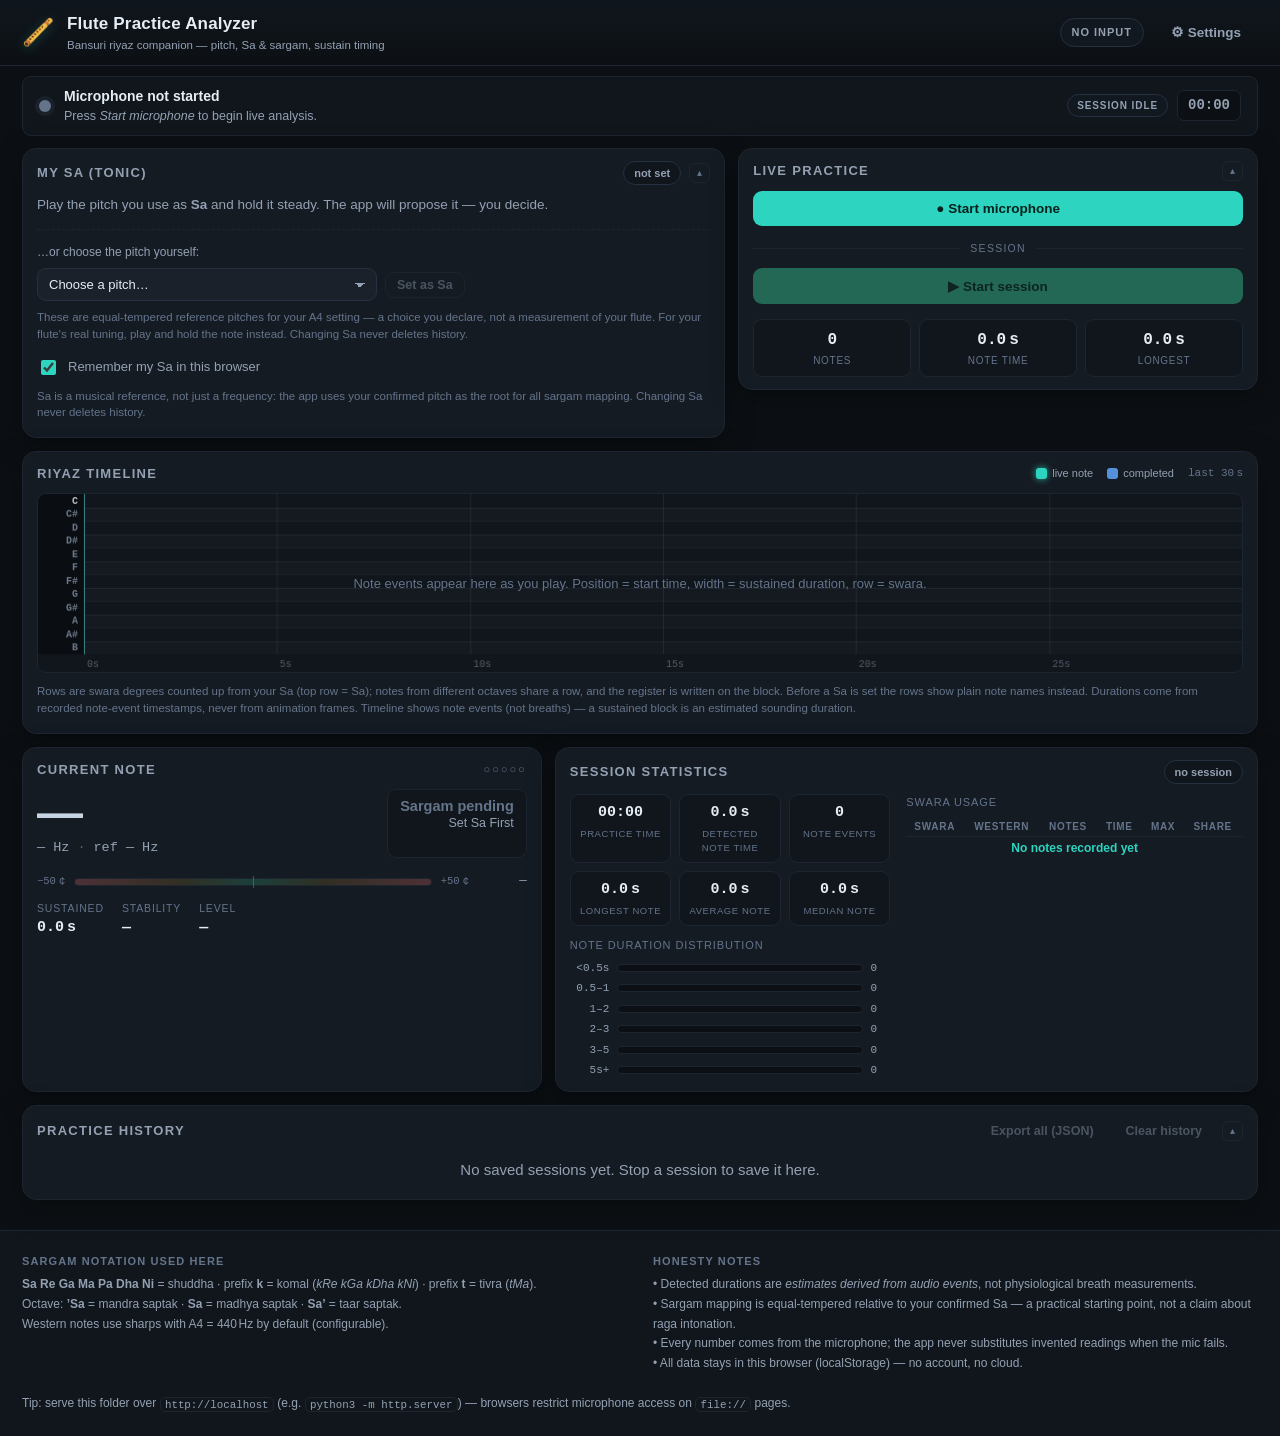
==== commit 75426f94: "Remove the demo section, make the mic work on phones, add a web manifest Page: - Drop the "Run simul" ====
--- a/index.html
+++ b/index.html
@@ -7,7 +7,14 @@
 <meta name="description" content="Real-time microphone-based pitch, Sa discovery, Sargam mapping and sustain-duration analysis for Indian bamboo flute (Bansuri) free practice." />
 <meta name="color-scheme" content="dark" />
 <link rel="icon" href="data:image/svg+xml,%3Csvg xmlns='http://www.w3.org/2000/svg' viewBox='0 0 100 100'%3E%3Ctext y='.9em' font-size='90'%3E%F0%9F%AB%88%3C/text%3E%3C/svg%3E" />
-<link rel="stylesheet" href="css/styles.css?v=22" />
+<!-- Phone friendly: installable to the home screen and opens without browser chrome. -->
+<link rel="manifest" href="manifest.webmanifest" />
+<meta name="mobile-web-app-capable" content="yes" />
+<meta name="apple-mobile-web-app-capable" content="yes" />
+<meta name="apple-mobile-web-app-title" content="Flute Riyaz" />
+<meta name="apple-mobile-web-app-status-bar-style" content="black-translucent" />
+<link rel="apple-touch-icon" href="icon-512.png" />
+<link rel="stylesheet" href="css/styles.css?v=23" />
 </head>
 <body>
 
@@ -140,14 +147,6 @@
         <div class="qs"><span id="qsNoteTime" class="qs-value">0.0&#8239;s</span><span class="qs-label">note time</span></div>
         <div class="qs"><span id="qsLongest" class="qs-value">0.0&#8239;s</span><span class="qs-label">longest</span></div>
       </div>
-
-      <div class="divider"><span>demonstration</span></div>
-
-      <div class="btn-row sim-row" title="Simulated readings for interface demonstration — never presented as microphone measurements">
-        <button id="simStartBtn" class="btn btn-sim" type="button">&#9654; Run simulation</button>
-        <button id="simStopBtn" class="btn btn-outline" type="button" hidden>Stop simulation</button>
-      </div>
-      <p class="fineprint">Simulation generates fake notes to preview the interface. Simulated events are labeled and are not saved as real practice history.</p>
       </div>
     </section>
   </div>
@@ -159,7 +158,6 @@
       <div class="timeline-controls">
         <span class="legend-item"><span class="legend-swatch sw-live"></span>live note</span>
         <span class="legend-item"><span class="legend-swatch sw-done"></span>completed</span>
-        <span class="legend-item"><span class="legend-swatch sw-sim"></span>simulated</span>
         <span class="timeline-window-label" id="timelineWindowLabel">last 30&#8239;s</span>
       </div>
     </div>
@@ -375,7 +373,7 @@
       <p>
         &bull; Detected durations are <em>estimates derived from audio events</em>, not physiological breath measurements.<br />
         &bull; Sargam mapping is equal-tempered relative to your confirmed Sa — a practical starting point, not a claim about raga intonation.<br />
-        &bull; <strong>LIVE MICROPHONE</strong> and <strong>SIMULATION</strong> are always visibly distinguished; mic failure never silently swaps in fake readings.<br />
+        &bull; Every number comes from the microphone; the app never substitutes invented readings when the mic fails.<br />
         &bull; All data stays in this browser (localStorage) — no account, no cloud.
       </p>
     </div>
@@ -384,18 +382,18 @@
 </footer>
 
 <!-- ══════════════════ SCRIPTS (order = module dependency) ══════════════════ -->
-<script src="js/config.js?v=22"></script>
-<script src="js/notes.js?v=22"></script>
-<script src="js/sargam.js?v=22"></script>
-<script src="js/pitch.js?v=22"></script>
-<script src="js/audio.js?v=22"></script>
-<script src="js/sa.js?v=22"></script>
-<script src="js/tracker.js?v=22"></script>
-<script src="js/stats.js?v=22"></script>
-<script src="js/history.js?v=22"></script>
-<script src="js/timeline.js?v=22"></script>
-<script src="js/simulation.js?v=22"></script>
-<script src="js/ui.js?v=22"></script>
-<script src="js/app.js?v=22"></script>
+<script src="js/config.js?v=23"></script>
+<script src="js/notes.js?v=23"></script>
+<script src="js/sargam.js?v=23"></script>
+<script src="js/pitch.js?v=23"></script>
+<script src="js/audio.js?v=23"></script>
+<script src="js/sa.js?v=23"></script>
+<script src="js/tracker.js?v=23"></script>
+<script src="js/stats.js?v=23"></script>
+<script src="js/history.js?v=23"></script>
+<script src="js/timeline.js?v=23"></script>
+<script src="js/simulation.js?v=23"></script>
+<script src="js/ui.js?v=23"></script>
+<script src="js/app.js?v=23"></script>
 </body>
 </html>
